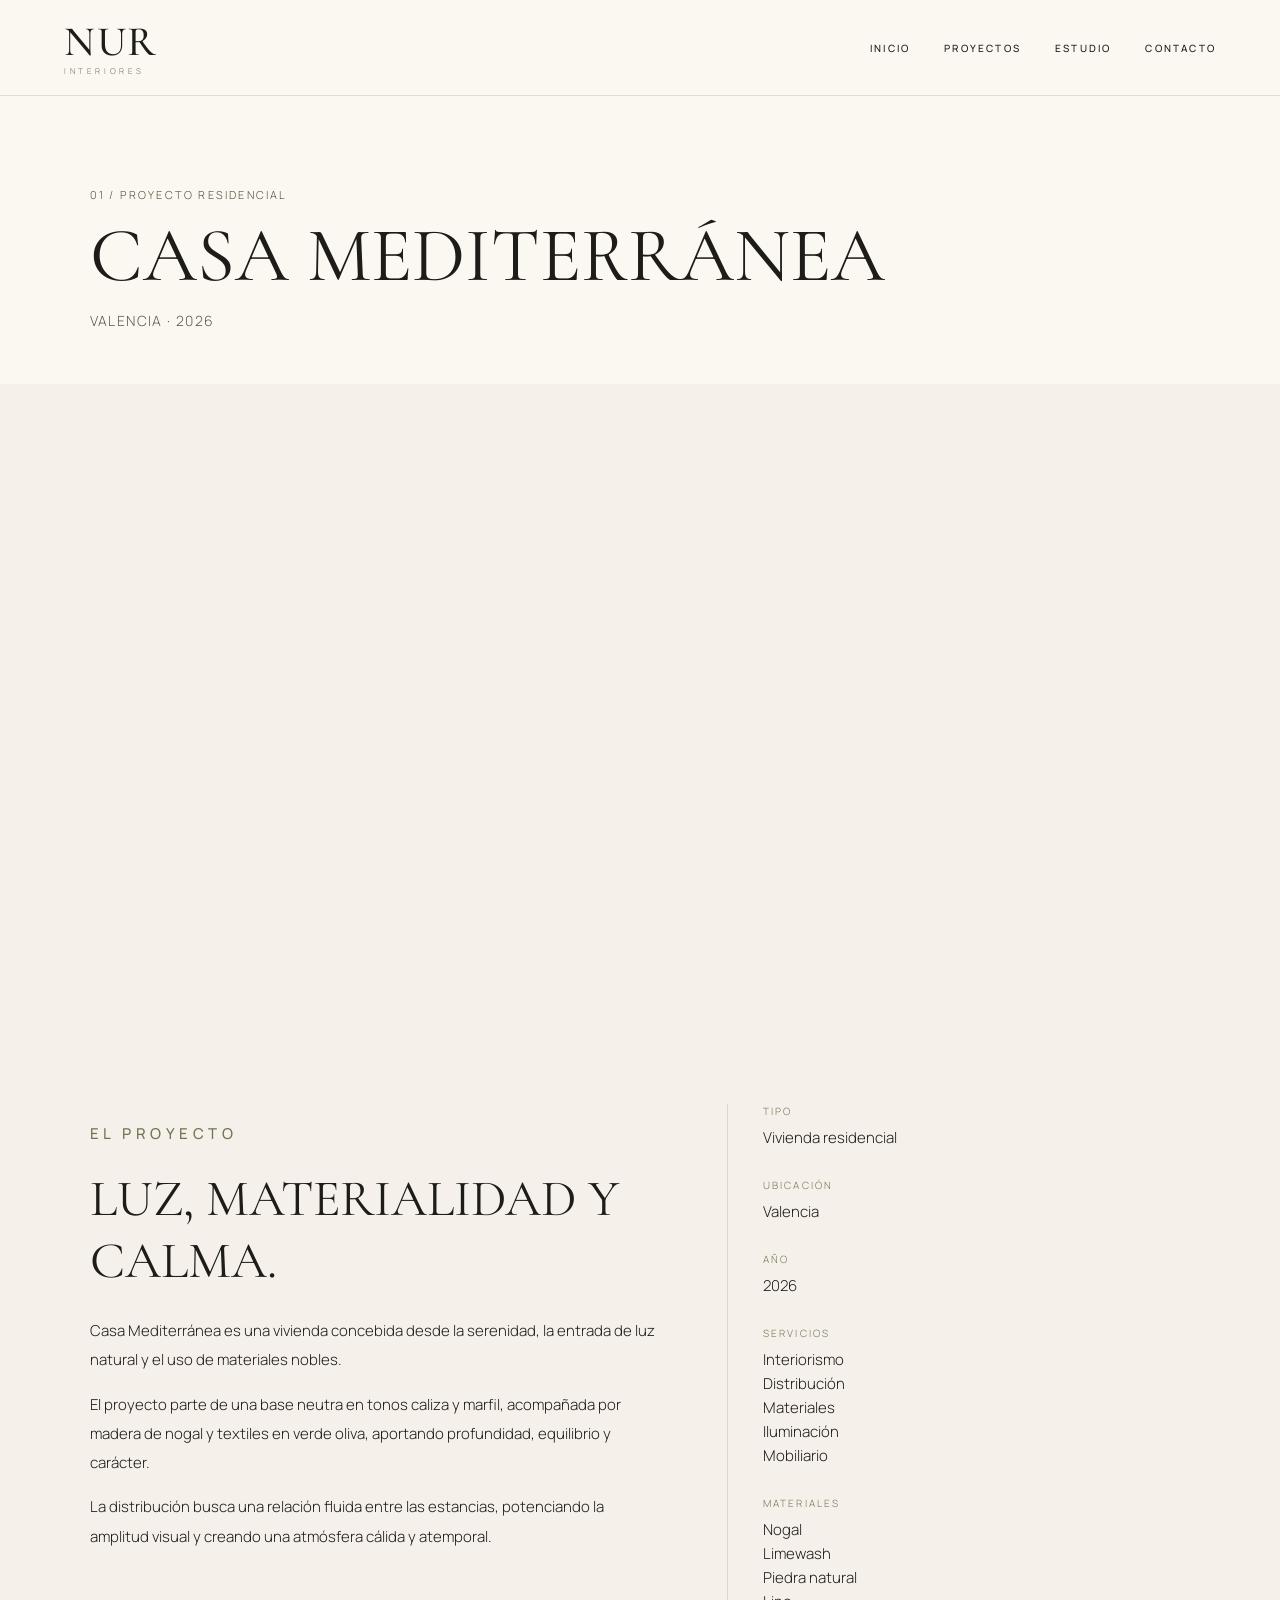
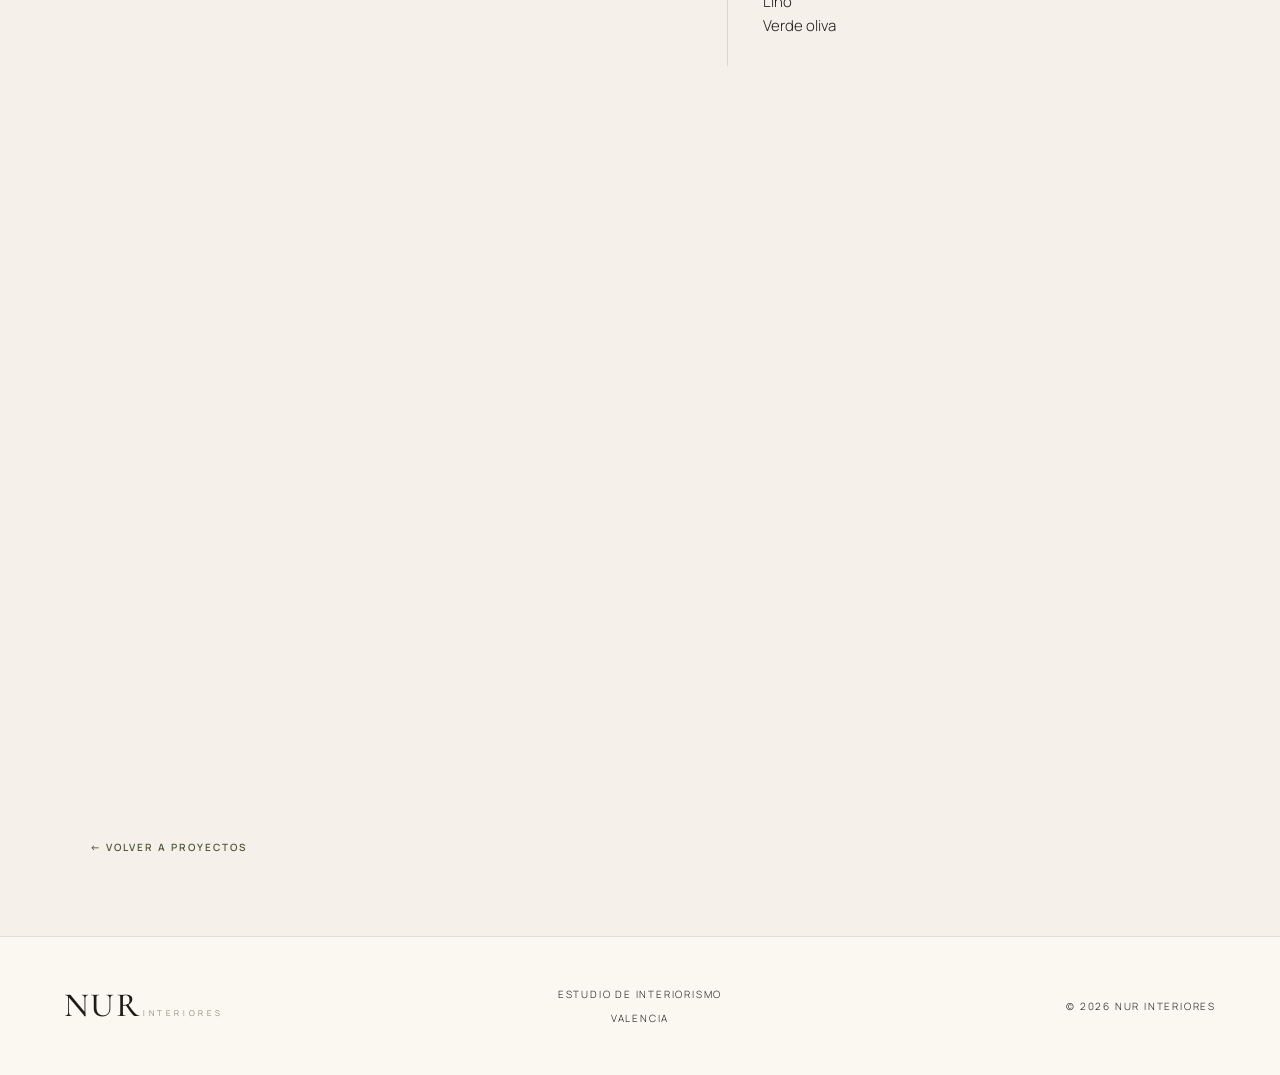
==== proyectos/casa-mediterranea.html @ 5240129a "Create casa-mediterranea.html" ====
<!DOCTYPE html>
<html lang="es">

<head>
  <meta charset="UTF-8">
  <meta name="viewport" content="width=device-width, initial-scale=1.0">

  <title>CASA MEDITERRÁNEA · NUR INTERIORES</title>

  <link rel="stylesheet" href="../style.css">
</head>

<body class="project-page">

  <header class="site-header">

    <a href="../index.html" class="brand">
      <span class="brand-main">NUR</span>
      <span class="brand-sub">INTERIORES</span>
    </a>

    <nav class="main-nav">
      <a href="../index.html">INICIO</a>
      <a href="../index.html#proyectos">PROYECTOS</a>
      <a href="../index.html#estudio">ESTUDIO</a>
      <a href="../index.html#contacto">CONTACTO</a>
    </nav>

  </header>


  <main>

    <!-- CABECERA DEL PROYECTO -->

    <section class="project-hero">

      <p class="project-topline">
        01 / PROYECTO RESIDENCIAL
      </p>

      <h1>
        CASA MEDITERRÁNEA
      </h1>

      <p class="project-subtitle">
        VALENCIA · 2026
      </p>

    </section>


    <!-- IMAGEN PRINCIPAL -->

    <section
      class="project-cover"
      style="
        background-image:
        url('https://images.unsplash.com/photo-1600210492493-0946911123ea?auto=format&fit=crop&w=1600&q=80');
      ">
    </section>


    <!-- INFORMACIÓN DEL PROYECTO -->

    <section class="project-layout">

      <div class="project-description">

        <p class="eyebrow">
          EL PROYECTO
        </p>

        <h2>
          LUZ, MATERIALIDAD Y CALMA.
        </h2>

        <p>
          Casa Mediterránea es una vivienda concebida desde la serenidad,
          la entrada de luz natural y el uso de materiales nobles.
        </p>

        <p>
          El proyecto parte de una base neutra en tonos caliza y marfil,
          acompañada por madera de nogal y textiles en verde oliva,
          aportando profundidad, equilibrio y carácter.
        </p>

        <p>
          La distribución busca una relación fluida entre las estancias,
          potenciando la amplitud visual y creando una atmósfera cálida
          y atemporal.
        </p>

      </div>


      <!-- DATOS -->

      <aside class="project-meta">

        <div class="project-meta-block">
          <span>TIPO</span>
          <p>Vivienda residencial</p>
        </div>

        <div class="project-meta-block">
          <span>UBICACIÓN</span>
          <p>Valencia</p>
        </div>

        <div class="project-meta-block">
          <span>AÑO</span>
          <p>2026</p>
        </div>

        <div class="project-meta-block">
          <span>SERVICIOS</span>
          <p>
            Interiorismo<br>
            Distribución<br>
            Materiales<br>
            Iluminación<br>
            Mobiliario
          </p>
        </div>

        <div class="project-meta-block">
          <span>MATERIALES</span>
          <p>
            Nogal<br>
            Limewash<br>
            Piedra natural<br>
            Lino<br>
            Verde oliva
          </p>
        </div>

      </aside>

    </section>


    <!-- GALERÍA -->

    <section class="project-gallery">

      <div
        class="large"
        style="
          background-image:
          url('https://images.unsplash.com/photo-1505693416388-ac5ce068fe85?auto=format&fit=crop&w=1500&q=80');
        ">
      </div>

      <div
        style="
          background-image:
          url('https://images.unsplash.com/photo-1484154218962-a197022b5858?auto=format&fit=crop&w=1200&q=80');
        ">
      </div>

      <div
        style="
          background-image:
          url('https://images.unsplash.com/photo-1618221195710-dd6b41faaea6?auto=format&fit=crop&w=1200&q=80');
        ">
      </div>

    </section>


    <!-- VOLVER -->

    <section class="project-nav">

      <a href="../index.html#proyectos" class="text-link">
        ← VOLVER A PROYECTOS
      </a>

    </section>

  </main>


  <footer class="site-footer">

    <div class="footer-brand">
      <span class="brand-main footer-main">NUR</span>
      <span class="brand-sub footer-sub">INTERIORES</span>
    </div>

    <div class="footer-links">
      <p>ESTUDIO DE INTERIORISMO</p>
      <p>VALENCIA</p>
    </div>

    <div class="footer-copy">
      <p>© 2026 NUR INTERIORES</p>
    </div>

  </footer>

</body>

</html>
---- style.css ----
@import url('https://fonts.googleapis.com/css2?family=Cormorant+Garamond:wght@400;500;600&family=Manrope:wght@300;400;500;600&display=swap');

:root {
  --walnut: #4A3224;
  --limewash: #C9C0B4;
  --olive: #4F543A;
  --olive-soft: #727553;
  --ivory: #F5F1EA;
  --warm-white: #FBF8F2;
  --charcoal: #1E1C19;
  --stone: #9C9388;
  --border: rgba(30, 28, 25, 0.12);
}

* {
  box-sizing: border-box;
}

html {
  scroll-behavior: smooth;
}

body {
  margin: 0;
  background: var(--ivory);
  color: var(--charcoal);
  font-family: "Manrope", sans-serif;
  font-weight: 300;
}

a {
  color: inherit;
  text-decoration: none;
}

img {
  max-width: 100%;
  display: block;
}

/* HEADER */

.site-header {
  height: 96px;
  padding: 0 5%;
  display: flex;
  align-items: center;
  justify-content: space-between;
  border-bottom: 1px solid var(--border);
  background: var(--warm-white);
}

.brand {
  display: flex;
  flex-direction: column;
  line-height: 1;
}

.brand-main {
  font-family: "Cormorant Garamond", serif;
  font-size: 42px;
  font-weight: 500;
  letter-spacing: 0.04em;
  color: var(--charcoal);
}

.brand-sub {
  margin-top: 4px;
  font-size: 8px;
  letter-spacing: 0.45em;
  color: var(--olive-soft);
}

.main-nav {
  display: flex;
  gap: 34px;
}

.main-nav a {
  font-size: 10px;
  font-weight: 500;
  letter-spacing: 0.22em;
}

/* GENERALES */

.eyebrow {
  font-size: 10px;
  font-weight: 500;
  letter-spacing: 0.30em;
  text-transform: uppercase;
  margin-bottom: 20px;
  color: var(--olive-soft);
}

h1, h2, h3 {
  font-family: "Cormorant Garamond", serif;
  font-weight: 400;
  margin: 0;
}

.button {
  display: inline-block;
  padding: 16px 28px;
  background: var(--charcoal);
  color: var(--warm-white);
  font-size: 10px;
  font-weight: 600;
  letter-spacing: 0.22em;
  transition: 0.3s ease;
}

.button:hover {
  background: var(--olive);
}

.button.olive {
  background: var(--olive);
}

.button.olive:hover {
  background: var(--walnut);
}

.text-link {
  font-size: 10px;
  font-weight: 600;
  letter-spacing: 0.20em;
  color: var(--olive);
}

.text-link.light {
  color: var(--warm-white);
}

/* HERO */

.hero {
  display: grid;
  grid-template-columns: 1.05fr 1fr;
  min-height: calc(100vh - 96px);
  background: var(--warm-white);
}

.hero-text {
  padding: 8% 8% 8% 7%;
  display: flex;
  flex-direction: column;
  justify-content: center;
}

.hero h1 {
  font-size: clamp(52px, 7vw, 98px);
  line-height: 0.94;
  margin-bottom: 30px;
}

.hero-description {
  max-width: 500px;
  font-size: 15px;
  line-height: 1.9;
  margin-bottom: 36px;
  color: #4f4a43;
}

.hero-image {
  background-image: url("https://images.unsplash.com/photo-1505693416388-ac5ce068fe85?auto=format&fit=crop&w=1400&q=80");
  background-size: cover;
  background-position: center;
  min-height: 620px;
}

/* INTRO BLOCK */

.intro-block {
  display: grid;
  grid-template-columns: 1fr 1fr;
  gap: 50px;
  padding: 90px 7%;
  background: var(--ivory);
}

.intro-left h2 {
  font-size: clamp(34px, 4vw, 58px);
  line-height: 1.05;
  max-width: 460px;
}

.intro-right {
  display: flex;
  align-items: end;
}

.intro-right p {
  max-width: 480px;
  line-height: 1.9;
  font-size: 15px;
}

/* PROJECTS */

.projects {
  padding: 110px 7%;
  background: var(--warm-white);
}

.section-head {
  display: flex;
  align-items: end;
  justify-content: space-between;
  gap: 30px;
  margin-bottom: 55px;
}

.section-head h2 {
  font-size: clamp(36px, 4vw, 62px);
  line-height: 1;
}

.project-grid {
  display: grid;
  grid-template-columns: repeat(3, 1fr);
  gap: 24px;
}

.project-card {
  display: block;
}

.project-image {
  height: 430px;
  background-size: cover;
  background-position: center;
}

.project-1 {
  background-image: url("https://images.unsplash.com/photo-1600210492493-0946911123ea?auto=format&fit=crop&w=1200&q=80");
}

.project-2 {
  background-image: url("https://images.unsplash.com/photo-1494526585095-c41746248156?auto=format&fit=crop&w=1200&q=80");
}

.project-3 {
  background-image: url("https://images.unsplash.com/photo-1484154218962-a197022b5858?auto=format&fit=crop&w=1200&q=80");
}

.project-info {
  padding-top: 18px;
  border-top: 1px solid var(--border);
}

.project-number {
  display: inline-block;
  margin-bottom: 10px;
  color: var(--olive);
  font-size: 13px;
  letter-spacing: 0.18em;
}

.project-info h3 {
  font-size: 28px;
  letter-spacing: 0.03em;
  margin-bottom: 6px;
}

.project-info p {
  margin: 0;
  font-size: 12px;
  color: #6c675f;
  letter-spacing: 0.08em;
}

/* PHILOSOPHY */

.philosophy {
  display: grid;
  grid-template-columns: 0.9fr 1.1fr;
  min-height: 500px;
  background: var(--charcoal);
  color: var(--warm-white);
}

.philosophy-text {
  padding: 90px 8%;
  display: flex;
  flex-direction: column;
  justify-content: center;
}

.philosophy h2 {
  font-size: clamp(38px, 4vw, 64px);
  margin-bottom: 24px;
}

.philosophy p:not(.eyebrow) {
  max-width: 420px;
  line-height: 1.9;
  margin-bottom: 28px;
}

.philosophy-image {
  background-image: url("https://images.unsplash.com/photo-1618221195710-dd6b41faaea6?auto=format&fit=crop&w=1400&q=80");
  background-size: cover;
  background-position: center;
}

/* STUDIO */

.studio {
  padding: 110px 7%;
  background: var(--limewash);
}

.studio h2 {
  font-size: clamp(38px, 5vw, 68px);
  line-height: 1;
  max-width: 900px;
  margin-bottom: 28px;
}

.studio-text {
  max-width: 680px;
  font-size: 15px;
  line-height: 1.95;
}

/* CONTACT */

.contact {
  padding: 130px 7%;
  text-align: center;
  background: var(--ivory);
}

.contact h2 {
  font-size: clamp(42px, 5vw, 72px);
  margin-bottom: 18px;
}

.contact p {
  font-size: 15px;
  line-height: 1.8;
  margin-bottom: 30px;
}

/* FOOTER */

.site-footer {
  display: grid;
  grid-template-columns: 1fr 1fr 1fr;
  align-items: center;
  gap: 20px;
  padding: 40px 5%;
  background: var(--warm-white);
  border-top: 1px solid var(--border);
}

.footer-main {
  font-size: 34px;
}

.footer-links,
.footer-copy {
  font-size: 10px;
  letter-spacing: 0.18em;
}

.footer-links {
  text-align: center;
}

.footer-copy {
  text-align: right;
}

/* PROJECT DETAIL PAGE */

.project-page {
  background: var(--ivory);
}

.project-hero {
  padding: 80px 7% 40px;
  background: var(--warm-white);
}

.project-topline {
  font-size: 11px;
  letter-spacing: 0.20em;
  color: var(--olive);
  margin-bottom: 18px;
}

.project-hero h1 {
  font-size: clamp(48px, 6vw, 86px);
  line-height: 0.95;
  margin-bottom: 18px;
}

.project-subtitle {
  font-size: 14px;
  letter-spacing: 0.10em;
  color: #5e584f;
}

.project-cover {
  height: 70vh;
  min-height: 420px;
  background-size: cover;
  background-position: center;
}

.project-layout {
  display: grid;
  grid-template-columns: 1.1fr 0.9fr;
  gap: 70px;
  padding: 90px 7%;
}

.project-description h2 {
  font-size: clamp(34px, 4vw, 60px);
  margin-bottom: 24px;
}

.project-description p {
  font-size: 15px;
  line-height: 1.95;
  max-width: 700px;
}

.project-meta {
  border-left: 1px solid var(--border);
  padding-left: 35px;
}

.project-meta-block {
  margin-bottom: 28px;
}

.project-meta-block span {
  display: block;
  font-size: 10px;
  letter-spacing: 0.22em;
  color: var(--olive-soft);
  margin-bottom: 8px;
}

.project-meta-block p {
  margin: 0;
  font-size: 15px;
  line-height: 1.6;
}

.project-gallery {
  display: grid;
  grid-template-columns: 1fr 1fr;
  gap: 18px;
  padding: 0 7% 100px;
}

.project-gallery .large {
  grid-column: span 2;
}

.project-gallery div {
  min-height: 280px;
  background-size: cover;
  background-position: center;
}

.project-nav {
  padding: 0 7% 80px;
}

/* RESPONSIVE */

@media (max-width: 900px) {
  .main-nav {
    display: none;
  }

  .hero,
  .intro-block,
  .philosophy,
  .project-layout {
    grid-template-columns: 1fr;
  }

  .project-grid {
    grid-template-columns: 1fr;
  }

  .site-footer {
    grid-template-columns: 1fr;
  }

  .footer-links,
  .footer-copy {
    text-align: left;
  }

  .project-gallery {
    grid-template-columns: 1fr;
  }

  .project-gallery .large {
    grid-column: span 1;
  }
}
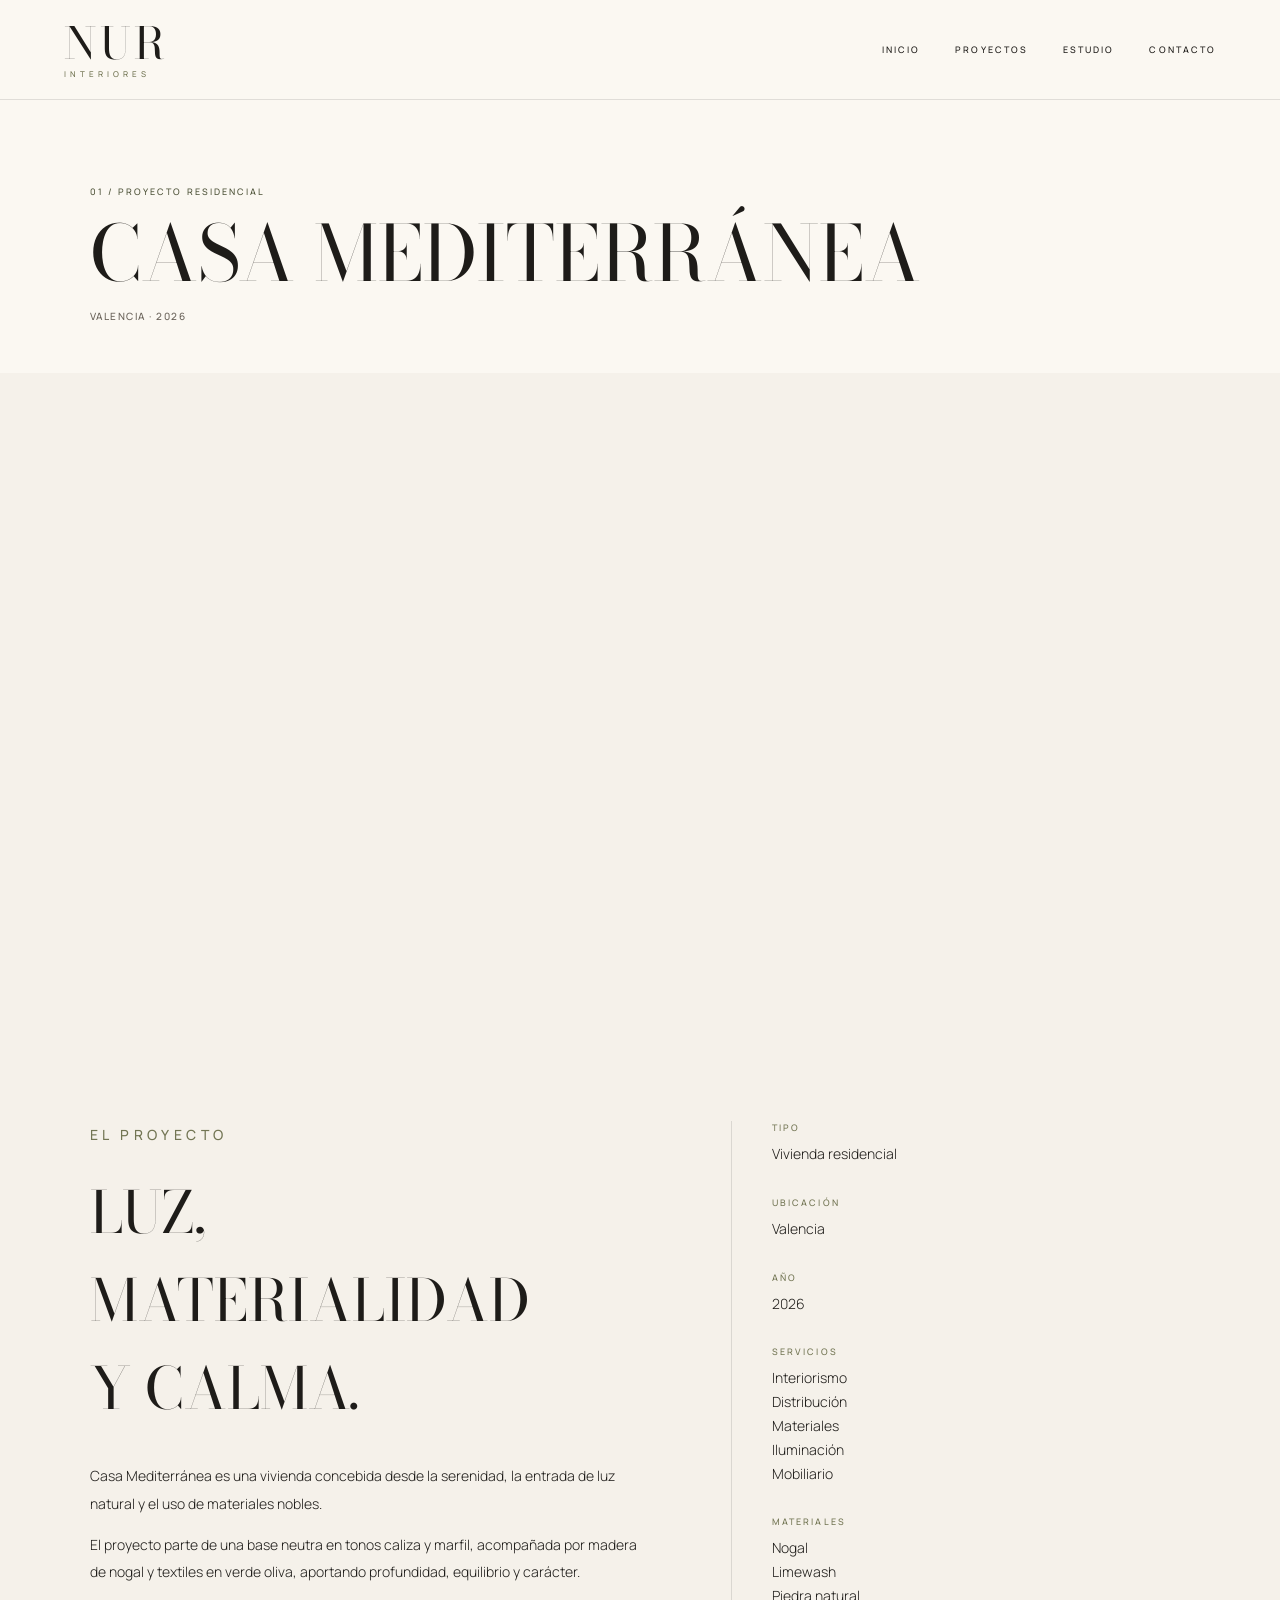
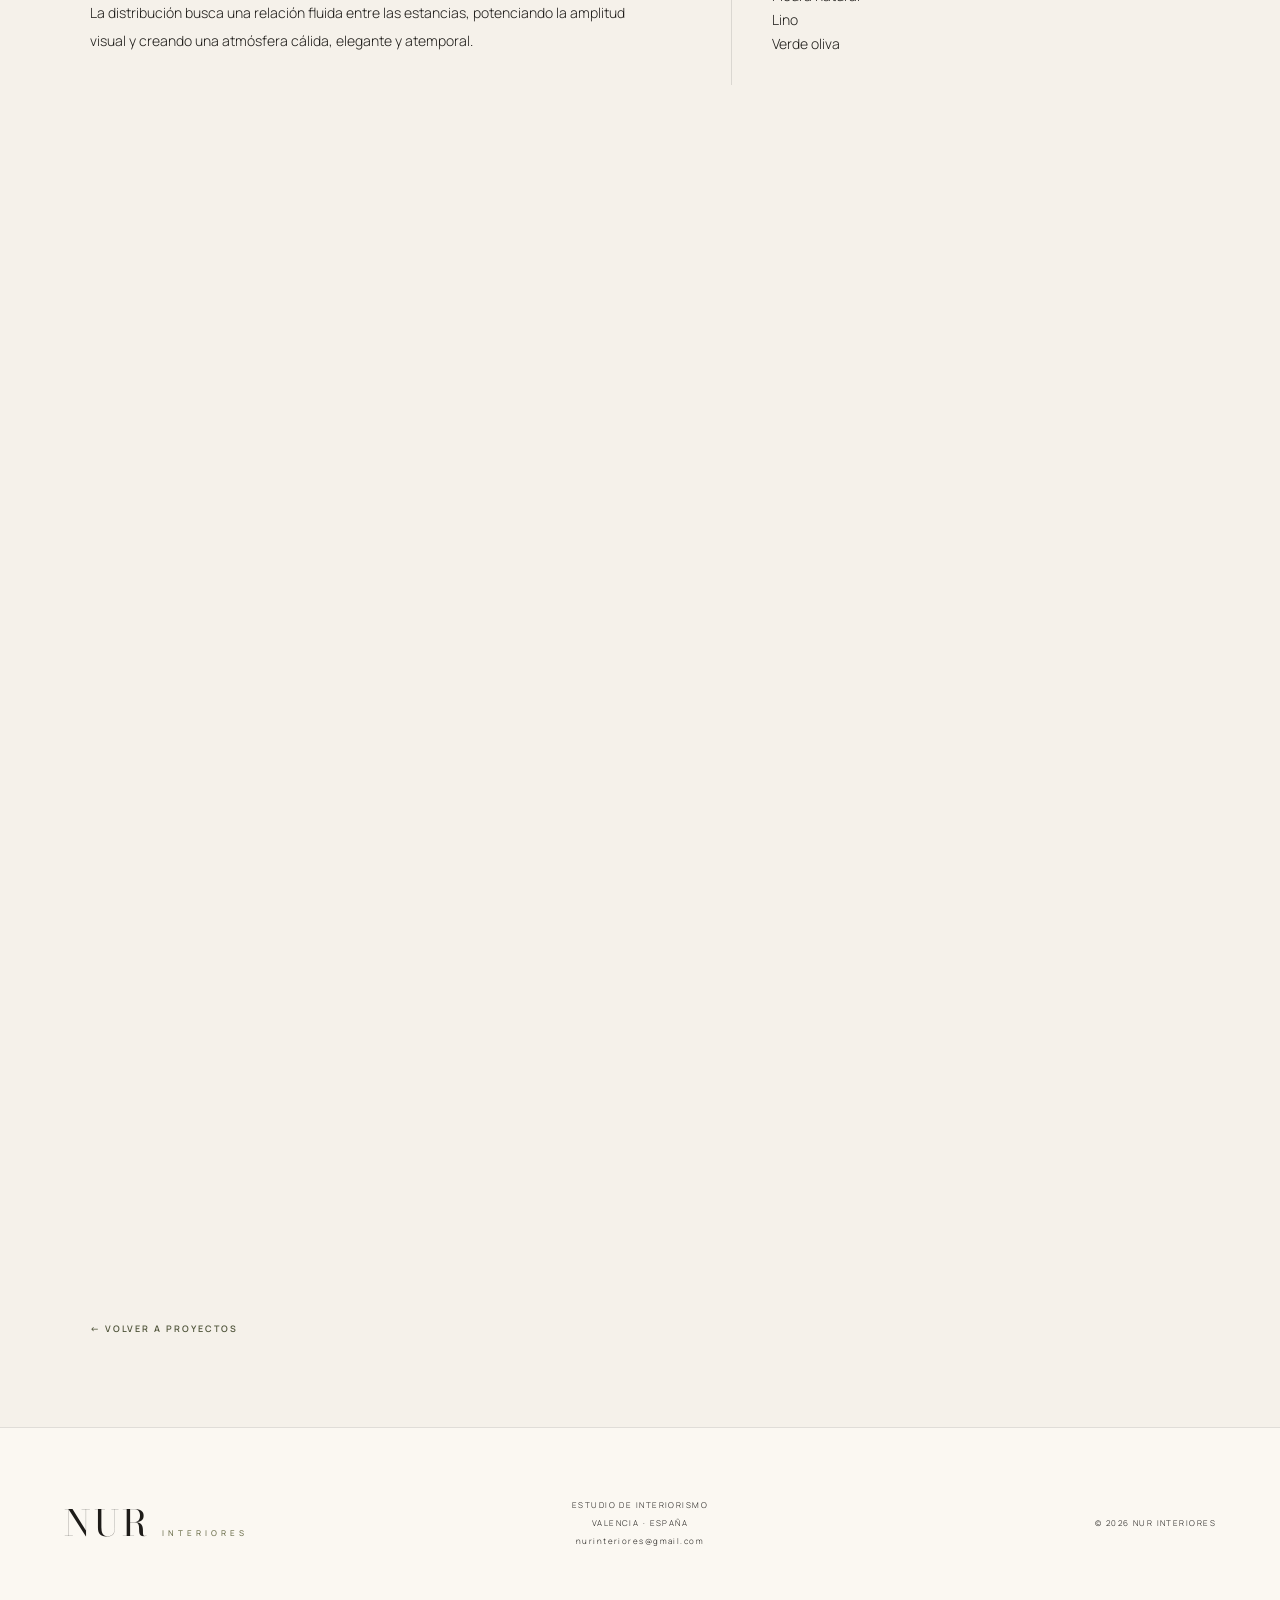
==== commit 361905f5: "Refactor HTML structure and improve formatting" ====
--- a/proyectos/casa-mediterranea.html
+++ b/proyectos/casa-mediterranea.html
@@ -2,28 +2,56 @@
 <html lang="es">
 
 <head>
+
   <meta charset="UTF-8">
+
   <meta name="viewport" content="width=device-width, initial-scale=1.0">
 
   <title>CASA MEDITERRÁNEA · NUR INTERIORES</title>
 
   <link rel="stylesheet" href="../style.css">
+
 </head>
 
+
 <body class="project-page">
 
+
+  <!-- HEADER -->
+
   <header class="site-header">
 
     <a href="../index.html" class="brand">
-      <span class="brand-main">NUR</span>
-      <span class="brand-sub">INTERIORES</span>
+
+      <span class="brand-main">
+        NUR
+      </span>
+
+      <span class="brand-sub">
+        INTERIORES
+      </span>
+
     </a>
 
+
     <nav class="main-nav">
-      <a href="../index.html">INICIO</a>
-      <a href="../index.html#proyectos">PROYECTOS</a>
-      <a href="../index.html#estudio">ESTUDIO</a>
-      <a href="../index.html#contacto">CONTACTO</a>
+
+      <a href="../index.html">
+        INICIO
+      </a>
+
+      <a href="../index.html#proyectos">
+        PROYECTOS
+      </a>
+
+      <a href="../index.html#estudio">
+        ESTUDIO
+      </a>
+
+      <a href="../index.html#contacto">
+        CONTACTO
+      </a>
+
     </nav>
 
   </header>
@@ -31,7 +59,8 @@
 
   <main>
 
-    <!-- CABECERA DEL PROYECTO -->
+
+    <!-- PRESENTACIÓN -->
 
     <section class="project-hero">
 
@@ -50,20 +79,24 @@
     </section>
 
 
-    <!-- IMAGEN PRINCIPAL -->
+    <!-- PORTADA -->
 
     <section
+
       class="project-cover"
+
       style="
         background-image:
-        url('https://images.unsplash.com/photo-1600210492493-0946911123ea?auto=format&fit=crop&w=1600&q=80');
-      ">
-    </section>
-
-
-    <!-- INFORMACIÓN DEL PROYECTO -->
+        url('https://images.unsplash.com/photo-1600210492493-0946911123ea?auto=format&fit=crop&w=1600&q=85');
+      "
+
+    ></section>
+
+
+    <!-- INFORMACIÓN -->
 
     <section class="project-layout">
+
 
       <div class="project-description">
 
@@ -72,7 +105,8 @@
         </p>
 
         <h2>
-          LUZ, MATERIALIDAD Y CALMA.
+          LUZ, MATERIALIDAD<br>
+          Y CALMA.
         </h2>
 
         <p>
@@ -88,8 +122,8 @@
 
         <p>
           La distribución busca una relación fluida entre las estancias,
-          potenciando la amplitud visual y creando una atmósfera cálida
-          y atemporal.
+          potenciando la amplitud visual y creando una atmósfera cálida,
+          elegante y atemporal.
         </p>
 
       </div>
@@ -99,23 +133,52 @@
 
       <aside class="project-meta">
 
-        <div class="project-meta-block">
-          <span>TIPO</span>
-          <p>Vivienda residencial</p>
-        </div>
-
-        <div class="project-meta-block">
-          <span>UBICACIÓN</span>
-          <p>Valencia</p>
-        </div>
-
-        <div class="project-meta-block">
-          <span>AÑO</span>
-          <p>2026</p>
-        </div>
-
-        <div class="project-meta-block">
-          <span>SERVICIOS</span>
+
+        <div class="project-meta-block">
+
+          <span>
+            TIPO
+          </span>
+
+          <p>
+            Vivienda residencial
+          </p>
+
+        </div>
+
+
+        <div class="project-meta-block">
+
+          <span>
+            UBICACIÓN
+          </span>
+
+          <p>
+            Valencia
+          </p>
+
+        </div>
+
+
+        <div class="project-meta-block">
+
+          <span>
+            AÑO
+          </span>
+
+          <p>
+            2026
+          </p>
+
+        </div>
+
+
+        <div class="project-meta-block">
+
+          <span>
+            SERVICIOS
+          </span>
+
           <p>
             Interiorismo<br>
             Distribución<br>
@@ -123,10 +186,16 @@
             Iluminación<br>
             Mobiliario
           </p>
-        </div>
-
-        <div class="project-meta-block">
-          <span>MATERIALES</span>
+
+        </div>
+
+
+        <div class="project-meta-block">
+
+          <span>
+            MATERIALES
+          </span>
+
           <p>
             Nogal<br>
             Limewash<br>
@@ -134,7 +203,9 @@
             Lino<br>
             Verde oliva
           </p>
-        </div>
+
+        </div>
+
 
       </aside>
 
@@ -145,27 +216,38 @@
 
     <section class="project-gallery">
 
+
       <div
+
         class="large"
+
         style="
           background-image:
-          url('https://images.unsplash.com/photo-1505693416388-ac5ce068fe85?auto=format&fit=crop&w=1500&q=80');
-        ">
-      </div>
+          url('https://images.unsplash.com/photo-1505693416388-ac5ce068fe85?auto=format&fit=crop&w=1600&q=85');
+        "
+
+      ></div>
+
 
       <div
+
         style="
           background-image:
-          url('https://images.unsplash.com/photo-1484154218962-a197022b5858?auto=format&fit=crop&w=1200&q=80');
-        ">
-      </div>
+          url('https://images.unsplash.com/photo-1484154218962-a197022b5858?auto=format&fit=crop&w=1200&q=85');
+        "
+
+      ></div>
+
 
       <div
+
         style="
           background-image:
-          url('https://images.unsplash.com/photo-1618221195710-dd6b41faaea6?auto=format&fit=crop&w=1200&q=80');
-        ">
-      </div>
+          url('https://images.unsplash.com/photo-1618221195710-dd6b41faaea6?auto=format&fit=crop&w=1200&q=85');
+        "
+
+      ></div>
+
 
     </section>
 
@@ -174,33 +256,68 @@
 
     <section class="project-nav">
 
-      <a href="../index.html#proyectos" class="text-link">
+      <a
+        href="../index.html#proyectos"
+        class="text-link"
+      >
         ← VOLVER A PROYECTOS
       </a>
 
     </section>
 
+
   </main>
 
 
+  <!-- FOOTER -->
+
   <footer class="site-footer">
 
+
     <div class="footer-brand">
-      <span class="brand-main footer-main">NUR</span>
-      <span class="brand-sub footer-sub">INTERIORES</span>
+
+      <span class="brand-main footer-main">
+        NUR
+      </span>
+
+      <span class="brand-sub footer-sub">
+        INTERIORES
+      </span>
+
     </div>
 
+
     <div class="footer-links">
-      <p>ESTUDIO DE INTERIORISMO</p>
-      <p>VALENCIA</p>
+
+      <p>
+        ESTUDIO DE INTERIORISMO
+      </p>
+
+      <p>
+        VALENCIA · ESPAÑA
+      </p>
+
+      <p>
+        <a href="mailto:nurinteriores@gmail.com">
+          nurinteriores@gmail.com
+        </a>
+      </p>
+
     </div>
 
+
     <div class="footer-copy">
-      <p>© 2026 NUR INTERIORES</p>
+
+      <p>
+        © 2026 NUR INTERIORES
+      </p>
+
     </div>
 
+
   </footer>
 
+
 </body>
 
 </html>
--- a/style.css
+++ b/style.css
@@ -1,16 +1,36 @@
-@import url('https://fonts.googleapis.com/css2?family=Cormorant+Garamond:wght@400;500;600&family=Manrope:wght@300;400;500;600&display=swap');
+@import url('https://fonts.googleapis.com/css2?family=Bodoni+Moda:opsz,wght@6..96,400;6..96,500;6..96,600&family=Manrope:wght@300;400;500;600&display=swap');
+
+
+/* ========================================
+   IDENTIDAD NUR
+======================================== */
 
 :root {
+
   --walnut: #4A3224;
+
   --limewash: #C9C0B4;
+
   --olive: #4F543A;
+
   --olive-soft: #727553;
+
   --ivory: #F5F1EA;
+
   --warm-white: #FBF8F2;
+
   --charcoal: #1E1C19;
+
   --stone: #9C9388;
+
   --border: rgba(30, 28, 25, 0.12);
-}
+
+}
+
+
+/* ========================================
+   GENERAL
+======================================== */
 
 * {
   box-sizing: border-box;
@@ -21,490 +41,1091 @@
 }
 
 body {
+
   margin: 0;
+
   background: var(--ivory);
+
   color: var(--charcoal);
+
   font-family: "Manrope", sans-serif;
+
   font-weight: 300;
+
 }
 
 a {
+
   color: inherit;
+
   text-decoration: none;
+
 }
 
 img {
+
+  display: block;
+
   max-width: 100%;
+
+}
+
+
+/* ========================================
+   TIPOGRAFÍA
+======================================== */
+
+h1,
+h2,
+h3 {
+
+  margin: 0;
+
+  font-family: "Bodoni Moda", serif;
+
+  font-weight: 400;
+
+}
+
+em {
+
+  font-family: "Bodoni Moda", serif;
+
+  font-weight: 400;
+
+}
+
+
+/* ========================================
+   HEADER
+======================================== */
+
+.site-header {
+
+  height: 100px;
+
+  padding: 0 5%;
+
+  display: flex;
+
+  align-items: center;
+
+  justify-content: space-between;
+
+  background: var(--warm-white);
+
+  border-bottom: 1px solid var(--border);
+
+}
+
+
+/* LOGO */
+
+.brand {
+
+  display: flex;
+
+  flex-direction: column;
+
+  line-height: 1;
+
+}
+
+.brand-main {
+
+  font-family: "Bodoni Moda", serif;
+
+  font-size: 44px;
+
+  font-weight: 400;
+
+  letter-spacing: 0.08em;
+
+  color: var(--charcoal);
+
+}
+
+.brand-sub {
+
+  margin-top: 5px;
+
+  font-size: 8px;
+
+  font-weight: 500;
+
+  letter-spacing: 0.5em;
+
+  color: var(--olive-soft);
+
+}
+
+
+/* MENÚ */
+
+.main-nav {
+
+  display: flex;
+
+  gap: 35px;
+
+}
+
+.main-nav a {
+
+  position: relative;
+
+  font-size: 9px;
+
+  font-weight: 500;
+
+  letter-spacing: 0.23em;
+
+}
+
+.main-nav a::after {
+
+  content: "";
+
+  position: absolute;
+
+  bottom: -8px;
+
+  left: 0;
+
+  width: 0;
+
+  height: 1px;
+
+  background: var(--olive);
+
+  transition: 0.3s ease;
+
+}
+
+.main-nav a:hover::after {
+
+  width: 100%;
+
+}
+
+
+/* ========================================
+   ELEMENTOS GENERALES
+======================================== */
+
+.eyebrow {
+
+  margin: 0 0 20px;
+
+  font-size: 9px;
+
+  font-weight: 500;
+
+  letter-spacing: 0.32em;
+
+  text-transform: uppercase;
+
+  color: var(--olive-soft);
+
+}
+
+.eyebrow-light {
+
+  color: var(--limewash);
+
+}
+
+
+/* BOTONES */
+
+.button {
+
+  display: inline-block;
+
+  width: fit-content;
+
+  padding: 16px 29px;
+
+  background: var(--charcoal);
+
+  color: var(--warm-white);
+
+  font-size: 9px;
+
+  font-weight: 600;
+
+  letter-spacing: 0.23em;
+
+  transition: 0.3s ease;
+
+}
+
+.button:hover {
+
+  background: var(--olive);
+
+}
+
+.button.olive {
+
+  background: var(--olive);
+
+}
+
+.button.olive:hover {
+
+  background: var(--walnut);
+
+}
+
+
+/* LINKS */
+
+.text-link {
+
+  font-size: 9px;
+
+  font-weight: 600;
+
+  letter-spacing: 0.22em;
+
+  color: var(--olive);
+
+}
+
+.text-link.light {
+
+  color: var(--warm-white);
+
+}
+
+
+/* ========================================
+   HERO
+======================================== */
+
+.hero {
+
+  min-height: calc(100vh - 100px);
+
+  display: grid;
+
+  grid-template-columns: 1.05fr 1fr;
+
+  background: var(--warm-white);
+
+}
+
+.hero-text {
+
+  padding: 8% 8% 8% 7%;
+
+  display: flex;
+
+  flex-direction: column;
+
+  justify-content: center;
+
+}
+
+.hero h1 {
+
+  margin-bottom: 32px;
+
+  font-size: clamp(52px, 6.7vw, 100px);
+
+  line-height: 0.95;
+
+  letter-spacing: -0.02em;
+
+}
+
+.hero-description {
+
+  max-width: 500px;
+
+  margin: 0 0 38px;
+
+  font-size: 14px;
+
+  line-height: 1.95;
+
+  color: #544f48;
+
+}
+
+.hero-image {
+
+  min-height: 650px;
+
+  background-image:
+    url("https://images.unsplash.com/photo-1505693416388-ac5ce068fe85?auto=format&fit=crop&w=1600&q=85");
+
+  background-size: cover;
+
+  background-position: center;
+
+}
+
+
+/* ========================================
+   INTRO
+======================================== */
+
+.intro-block {
+
+  padding: 100px 7%;
+
+  display: grid;
+
+  grid-template-columns: 1fr 1fr;
+
+  gap: 70px;
+
+  background: var(--ivory);
+
+}
+
+.intro-left h2 {
+
+  max-width: 520px;
+
+  font-size: clamp(38px, 4.2vw, 62px);
+
+  line-height: 1.03;
+
+}
+
+.intro-right {
+
+  display: flex;
+
+  align-items: flex-end;
+
+}
+
+.intro-right p {
+
+  max-width: 500px;
+
+  margin: 0;
+
+  font-size: 14px;
+
+  line-height: 1.95;
+
+}
+
+
+/* ========================================
+   PROYECTOS
+======================================== */
+
+.projects {
+
+  padding: 120px 7% 150px;
+
+  background: var(--warm-white);
+
+}
+
+.section-head {
+
+  margin-bottom: 60px;
+
+  display: flex;
+
+  align-items: flex-end;
+
+  justify-content: space-between;
+
+  gap: 30px;
+
+}
+
+.section-head h2 {
+
+  font-size: clamp(40px, 4.5vw, 68px);
+
+  line-height: 1;
+
+}
+
+.project-grid {
+
+  display: grid;
+
+  grid-template-columns: repeat(3, 1fr);
+
+  gap: 25px;
+
+}
+
+.project-card {
+
   display: block;
-}
-
-/* HEADER */
-
-.site-header {
-  height: 96px;
-  padding: 0 5%;
+
+}
+
+.project-image {
+
+  height: 460px;
+
+  background-size: cover;
+
+  background-position: center;
+
+  transition: transform 0.4s ease;
+
+}
+
+.project-card:hover .project-image {
+
+  transform: scale(0.99);
+
+}
+
+
+/* IMÁGENES TEMPORALES */
+
+.project-1 {
+
+  background-image:
+    url("https://images.unsplash.com/photo-1600210492493-0946911123ea?auto=format&fit=crop&w=1200&q=85");
+
+}
+
+.project-2 {
+
+  background-image:
+    url("https://images.unsplash.com/photo-1494526585095-c41746248156?auto=format&fit=crop&w=1200&q=85");
+
+}
+
+.project-3 {
+
+  background-image:
+    url("https://images.unsplash.com/photo-1484154218962-a197022b5858?auto=format&fit=crop&w=1200&q=85");
+
+}
+
+
+/* INFORMACIÓN */
+
+.project-info {
+
+  padding-top: 18px;
+
+  border-top: 1px solid var(--border);
+
+}
+
+.project-number {
+
+  display: block;
+
+  margin-bottom: 12px;
+
+  font-size: 12px;
+
+  letter-spacing: 0.2em;
+
+  color: var(--olive);
+
+}
+
+.project-info h3 {
+
+  margin-bottom: 7px;
+
+  font-size: 25px;
+
+  letter-spacing: 0.02em;
+
+}
+
+.project-info p {
+
+  margin: 0;
+
+  font-size: 10px;
+
+  letter-spacing: 0.12em;
+
+  color: #716b63;
+
+}
+
+
+/* ========================================
+   FILOSOFÍA
+======================================== */
+
+.philosophy {
+
+  min-height: 600px;
+
+  display: grid;
+
+  grid-template-columns: 0.85fr 1.15fr;
+
+  background: var(--charcoal);
+
+  color: var(--warm-white);
+
+}
+
+.philosophy-text {
+
+  padding: 90px 9%;
+
   display: flex;
+
+  flex-direction: column;
+
+  justify-content: center;
+
+}
+
+.philosophy h2 {
+
+  margin-bottom: 28px;
+
+  font-size: clamp(42px, 5vw, 70px);
+
+  line-height: 0.95;
+
+}
+
+.philosophy h2 em {
+
+  font-style: italic;
+
+}
+
+.philosophy p:not(.eyebrow) {
+
+  max-width: 440px;
+
+  margin: 0 0 30px;
+
+  font-size: 14px;
+
+  line-height: 1.95;
+
+  color: #d2cbc1;
+
+}
+
+.philosophy-image {
+
+  background-image:
+    url("https://images.unsplash.com/photo-1618221195710-dd6b41faaea6?auto=format&fit=crop&w=1600&q=85");
+
+  background-size: cover;
+
+  background-position: center;
+
+}
+
+
+/* ========================================
+   ESTUDIO
+======================================== */
+
+.studio {
+
+  padding: 130px 7%;
+
+  background: var(--limewash);
+
+}
+
+.studio h2 {
+
+  max-width: 900px;
+
+  margin-bottom: 38px;
+
+  font-size: clamp(42px, 5.4vw, 76px);
+
+  line-height: 0.98;
+
+}
+
+.studio-text {
+
+  max-width: 680px;
+
+  margin-bottom: 20px;
+
+  font-size: 14px;
+
+  line-height: 1.95;
+
+}
+
+
+/* ========================================
+   MATERIALES
+======================================== */
+
+.materials {
+
+  padding: 130px 7%;
+
+  text-align: center;
+
+  background: var(--olive);
+
+  color: var(--warm-white);
+
+}
+
+.materials h2 {
+
+  margin-bottom: 25px;
+
+  font-size: clamp(38px, 5vw, 68px);
+
+}
+
+.materials p:not(.eyebrow) {
+
+  max-width: 620px;
+
+  margin: 0 auto;
+
+  font-size: 14px;
+
+  line-height: 1.9;
+
+}
+
+
+/* ========================================
+   CONTACTO
+======================================== */
+
+.contact {
+
+  padding: 150px 7%;
+
+  text-align: center;
+
+  background: var(--ivory);
+
+}
+
+.contact h2 {
+
+  margin-bottom: 26px;
+
+  font-size: clamp(46px, 5.7vw, 82px);
+
+  line-height: 1;
+
+}
+
+.contact-intro {
+
+  max-width: 620px;
+
+  margin: 0 auto 38px;
+
+  font-size: 15px;
+
+  line-height: 1.95;
+
+  color: #5d574f;
+
+}
+
+.contact-email {
+
+  display: block;
+
+  width: fit-content;
+
+  margin: 32px auto 0;
+
+  padding-bottom: 5px;
+
+  border-bottom: 1px solid var(--olive);
+
+  color: var(--olive);
+
+  font-size: 11px;
+
+  font-weight: 500;
+
+  letter-spacing: 0.10em;
+
+}
+
+.contact-location {
+
+  margin-top: 18px;
+
+  font-size: 9px;
+
+  font-weight: 500;
+
+  letter-spacing: 0.25em;
+
+  color: var(--stone);
+
+}
+
+
+/* ========================================
+   FOOTER
+======================================== */
+
+.site-footer {
+
+  min-height: 190px;
+
+  padding: 45px 5%;
+
+  display: grid;
+
+  grid-template-columns: 1fr 1fr 1fr;
+
+  gap: 30px;
+
   align-items: center;
-  justify-content: space-between;
-  border-bottom: 1px solid var(--border);
+
   background: var(--warm-white);
-}
-
-.brand {
-  display: flex;
-  flex-direction: column;
-  line-height: 1;
-}
-
-.brand-main {
-  font-family: "Cormorant Garamond", serif;
-  font-size: 42px;
+
+  border-top: 1px solid var(--border);
+
+}
+
+.footer-main {
+
+  font-size: 36px;
+
+}
+
+.footer-links {
+
+  text-align: center;
+
+}
+
+.footer-links p,
+.footer-copy p {
+
+  margin: 7px 0;
+
+  font-size: 8px;
+
+  letter-spacing: 0.18em;
+
+}
+
+.footer-copy {
+
+  text-align: right;
+
+}
+
+
+/* ========================================
+   PÁGINA DE PROYECTO
+======================================== */
+
+.project-page {
+
+  background: var(--ivory);
+
+}
+
+.project-hero {
+
+  padding: 85px 7% 50px;
+
+  background: var(--warm-white);
+
+}
+
+.project-topline {
+
+  margin: 0 0 20px;
+
+  font-size: 9px;
+
   font-weight: 500;
-  letter-spacing: 0.04em;
-  color: var(--charcoal);
-}
-
-.brand-sub {
-  margin-top: 4px;
-  font-size: 8px;
-  letter-spacing: 0.45em;
+
+  letter-spacing: 0.23em;
+
+  color: var(--olive);
+
+}
+
+.project-hero h1 {
+
+  margin-bottom: 18px;
+
+  font-size: clamp(50px, 6vw, 88px);
+
+  line-height: 0.95;
+
+}
+
+.project-subtitle {
+
+  margin: 0;
+
+  font-size: 10px;
+
+  font-weight: 500;
+
+  letter-spacing: 0.15em;
+
+  color: #686158;
+
+}
+
+
+/* PORTADA PROYECTO */
+
+.project-cover {
+
+  height: 72vh;
+
+  min-height: 450px;
+
+  background-size: cover;
+
+  background-position: center;
+
+}
+
+
+/* INFORMACIÓN */
+
+.project-layout {
+
+  padding: 100px 7%;
+
+  display: grid;
+
+  grid-template-columns: 1.1fr 0.9fr;
+
+  gap: 80px;
+
+}
+
+.project-description h2 {
+
+  margin-bottom: 30px;
+
+  font-size: clamp(38px, 4.5vw, 64px);
+
+}
+
+.project-description p {
+
+  max-width: 680px;
+
+  font-size: 14px;
+
+  line-height: 1.95;
+
+}
+
+.project-meta {
+
+  padding-left: 40px;
+
+  border-left: 1px solid var(--border);
+
+}
+
+.project-meta-block {
+
+  margin-bottom: 30px;
+
+}
+
+.project-meta-block span {
+
+  display: block;
+
+  margin-bottom: 8px;
+
+  font-size: 9px;
+
+  font-weight: 500;
+
+  letter-spacing: 0.23em;
+
   color: var(--olive-soft);
-}
-
-.main-nav {
-  display: flex;
-  gap: 34px;
-}
-
-.main-nav a {
-  font-size: 10px;
-  font-weight: 500;
-  letter-spacing: 0.22em;
-}
-
-/* GENERALES */
-
-.eyebrow {
-  font-size: 10px;
-  font-weight: 500;
-  letter-spacing: 0.30em;
-  text-transform: uppercase;
-  margin-bottom: 20px;
-  color: var(--olive-soft);
-}
-
-h1, h2, h3 {
-  font-family: "Cormorant Garamond", serif;
-  font-weight: 400;
+
+}
+
+.project-meta-block p {
+
   margin: 0;
-}
-
-.button {
-  display: inline-block;
-  padding: 16px 28px;
-  background: var(--charcoal);
-  color: var(--warm-white);
-  font-size: 10px;
-  font-weight: 600;
-  letter-spacing: 0.22em;
-  transition: 0.3s ease;
-}
-
-.button:hover {
-  background: var(--olive);
-}
-
-.button.olive {
-  background: var(--olive);
-}
-
-.button.olive:hover {
-  background: var(--walnut);
-}
-
-.text-link {
-  font-size: 10px;
-  font-weight: 600;
-  letter-spacing: 0.20em;
-  color: var(--olive);
-}
-
-.text-link.light {
-  color: var(--warm-white);
-}
-
-/* HERO */
-
-.hero {
+
+  font-size: 14px;
+
+  line-height: 1.7;
+
+}
+
+
+/* GALERÍA */
+
+.project-gallery {
+
+  padding: 0 7% 110px;
+
   display: grid;
-  grid-template-columns: 1.05fr 1fr;
-  min-height: calc(100vh - 96px);
-  background: var(--warm-white);
-}
-
-.hero-text {
-  padding: 8% 8% 8% 7%;
-  display: flex;
-  flex-direction: column;
-  justify-content: center;
-}
-
-.hero h1 {
-  font-size: clamp(52px, 7vw, 98px);
-  line-height: 0.94;
-  margin-bottom: 30px;
-}
-
-.hero-description {
-  max-width: 500px;
-  font-size: 15px;
-  line-height: 1.9;
-  margin-bottom: 36px;
-  color: #4f4a43;
-}
-
-.hero-image {
-  background-image: url("https://images.unsplash.com/photo-1505693416388-ac5ce068fe85?auto=format&fit=crop&w=1400&q=80");
+
+  grid-template-columns: 1fr 1fr;
+
+  gap: 20px;
+
+}
+
+.project-gallery div {
+
+  min-height: 350px;
+
   background-size: cover;
+
   background-position: center;
-  min-height: 620px;
-}
-
-/* INTRO BLOCK */
-
-.intro-block {
-  display: grid;
-  grid-template-columns: 1fr 1fr;
-  gap: 50px;
-  padding: 90px 7%;
-  background: var(--ivory);
-}
-
-.intro-left h2 {
-  font-size: clamp(34px, 4vw, 58px);
-  line-height: 1.05;
-  max-width: 460px;
-}
-
-.intro-right {
-  display: flex;
-  align-items: end;
-}
-
-.intro-right p {
-  max-width: 480px;
-  line-height: 1.9;
-  font-size: 15px;
-}
-
-/* PROJECTS */
-
-.projects {
-  padding: 110px 7%;
-  background: var(--warm-white);
-}
-
-.section-head {
-  display: flex;
-  align-items: end;
-  justify-content: space-between;
-  gap: 30px;
-  margin-bottom: 55px;
-}
-
-.section-head h2 {
-  font-size: clamp(36px, 4vw, 62px);
-  line-height: 1;
-}
-
-.project-grid {
-  display: grid;
-  grid-template-columns: repeat(3, 1fr);
-  gap: 24px;
-}
-
-.project-card {
-  display: block;
-}
-
-.project-image {
-  height: 430px;
-  background-size: cover;
-  background-position: center;
-}
-
-.project-1 {
-  background-image: url("https://images.unsplash.com/photo-1600210492493-0946911123ea?auto=format&fit=crop&w=1200&q=80");
-}
-
-.project-2 {
-  background-image: url("https://images.unsplash.com/photo-1494526585095-c41746248156?auto=format&fit=crop&w=1200&q=80");
-}
-
-.project-3 {
-  background-image: url("https://images.unsplash.com/photo-1484154218962-a197022b5858?auto=format&fit=crop&w=1200&q=80");
-}
-
-.project-info {
-  padding-top: 18px;
-  border-top: 1px solid var(--border);
-}
-
-.project-number {
-  display: inline-block;
-  margin-bottom: 10px;
-  color: var(--olive);
-  font-size: 13px;
-  letter-spacing: 0.18em;
-}
-
-.project-info h3 {
-  font-size: 28px;
-  letter-spacing: 0.03em;
-  margin-bottom: 6px;
-}
-
-.project-info p {
-  margin: 0;
-  font-size: 12px;
-  color: #6c675f;
-  letter-spacing: 0.08em;
-}
-
-/* PHILOSOPHY */
-
-.philosophy {
-  display: grid;
-  grid-template-columns: 0.9fr 1.1fr;
-  min-height: 500px;
-  background: var(--charcoal);
-  color: var(--warm-white);
-}
-
-.philosophy-text {
-  padding: 90px 8%;
-  display: flex;
-  flex-direction: column;
-  justify-content: center;
-}
-
-.philosophy h2 {
-  font-size: clamp(38px, 4vw, 64px);
-  margin-bottom: 24px;
-}
-
-.philosophy p:not(.eyebrow) {
-  max-width: 420px;
-  line-height: 1.9;
-  margin-bottom: 28px;
-}
-
-.philosophy-image {
-  background-image: url("https://images.unsplash.com/photo-1618221195710-dd6b41faaea6?auto=format&fit=crop&w=1400&q=80");
-  background-size: cover;
-  background-position: center;
-}
-
-/* STUDIO */
-
-.studio {
-  padding: 110px 7%;
-  background: var(--limewash);
-}
-
-.studio h2 {
-  font-size: clamp(38px, 5vw, 68px);
-  line-height: 1;
-  max-width: 900px;
-  margin-bottom: 28px;
-}
-
-.studio-text {
-  max-width: 680px;
-  font-size: 15px;
-  line-height: 1.95;
-}
-
-/* CONTACT */
-
-.contact {
-  padding: 130px 7%;
-  text-align: center;
-  background: var(--ivory);
-}
-
-.contact h2 {
-  font-size: clamp(42px, 5vw, 72px);
-  margin-bottom: 18px;
-}
-
-.contact p {
-  font-size: 15px;
-  line-height: 1.8;
-  margin-bottom: 30px;
-}
-
-/* FOOTER */
-
-.site-footer {
-  display: grid;
-  grid-template-columns: 1fr 1fr 1fr;
-  align-items: center;
-  gap: 20px;
-  padding: 40px 5%;
-  background: var(--warm-white);
-  border-top: 1px solid var(--border);
-}
-
-.footer-main {
-  font-size: 34px;
-}
-
-.footer-links,
-.footer-copy {
-  font-size: 10px;
-  letter-spacing: 0.18em;
-}
-
-.footer-links {
-  text-align: center;
-}
-
-.footer-copy {
-  text-align: right;
-}
-
-/* PROJECT DETAIL PAGE */
-
-.project-page {
-  background: var(--ivory);
-}
-
-.project-hero {
-  padding: 80px 7% 40px;
-  background: var(--warm-white);
-}
-
-.project-topline {
-  font-size: 11px;
-  letter-spacing: 0.20em;
-  color: var(--olive);
-  margin-bottom: 18px;
-}
-
-.project-hero h1 {
-  font-size: clamp(48px, 6vw, 86px);
-  line-height: 0.95;
-  margin-bottom: 18px;
-}
-
-.project-subtitle {
-  font-size: 14px;
-  letter-spacing: 0.10em;
-  color: #5e584f;
-}
-
-.project-cover {
-  height: 70vh;
-  min-height: 420px;
-  background-size: cover;
-  background-position: center;
-}
-
-.project-layout {
-  display: grid;
-  grid-template-columns: 1.1fr 0.9fr;
-  gap: 70px;
-  padding: 90px 7%;
-}
-
-.project-description h2 {
-  font-size: clamp(34px, 4vw, 60px);
-  margin-bottom: 24px;
-}
-
-.project-description p {
-  font-size: 15px;
-  line-height: 1.95;
-  max-width: 700px;
-}
-
-.project-meta {
-  border-left: 1px solid var(--border);
-  padding-left: 35px;
-}
-
-.project-meta-block {
-  margin-bottom: 28px;
-}
-
-.project-meta-block span {
-  display: block;
-  font-size: 10px;
-  letter-spacing: 0.22em;
-  color: var(--olive-soft);
-  margin-bottom: 8px;
-}
-
-.project-meta-block p {
-  margin: 0;
-  font-size: 15px;
-  line-height: 1.6;
-}
-
-.project-gallery {
-  display: grid;
-  grid-template-columns: 1fr 1fr;
-  gap: 18px;
-  padding: 0 7% 100px;
+
 }
 
 .project-gallery .large {
+
+  min-height: 650px;
+
   grid-column: span 2;
-}
-
-.project-gallery div {
-  min-height: 280px;
-  background-size: cover;
-  background-position: center;
-}
+
+}
+
+
+/* VOLVER */
 
 .project-nav {
-  padding: 0 7% 80px;
-}
-
-/* RESPONSIVE */
+
+  padding: 0 7% 90px;
+
+}
+
+
+/* ========================================
+   RESPONSIVE
+======================================== */
 
 @media (max-width: 900px) {
+
+  .site-header {
+
+    height: 90px;
+
+  }
+
   .main-nav {
+
     display: none;
-  }
-
-  .hero,
-  .intro-block,
-  .philosophy,
+
+  }
+
+  .brand-main {
+
+    font-size: 36px;
+
+  }
+
+  .hero {
+
+    grid-template-columns: 1fr;
+
+  }
+
+  .hero-image {
+
+    min-height: 500px;
+
+  }
+
+  .intro-block {
+
+    grid-template-columns: 1fr;
+
+  }
+
+  .project-grid {
+
+    grid-template-columns: 1fr;
+
+  }
+
+  .project-image {
+
+    height: 500px;
+
+  }
+
+  .philosophy {
+
+    grid-template-columns: 1fr;
+
+  }
+
+  .philosophy-image {
+
+    min-height: 500px;
+
+  }
+
   .project-layout {
+
     grid-template-columns: 1fr;
-  }
-
-  .project-grid {
+
+  }
+
+  .project-meta {
+
+    padding-left: 0;
+
+    padding-top: 40px;
+
+    border-left: none;
+
+    border-top: 1px solid var(--border);
+
+  }
+
+  .project-gallery {
+
     grid-template-columns: 1fr;
+
+  }
+
+  .project-gallery .large {
+
+    grid-column: span 1;
+
   }
 
   .site-footer {
+
     grid-template-columns: 1fr;
+
   }
 
   .footer-links,
   .footer-copy {
+
     text-align: left;
-  }
-
-  .project-gallery {
-    grid-template-columns: 1fr;
-  }
-
-  .project-gallery .large {
-    grid-column: span 1;
-  }
-}
+
+  }
+
+}
